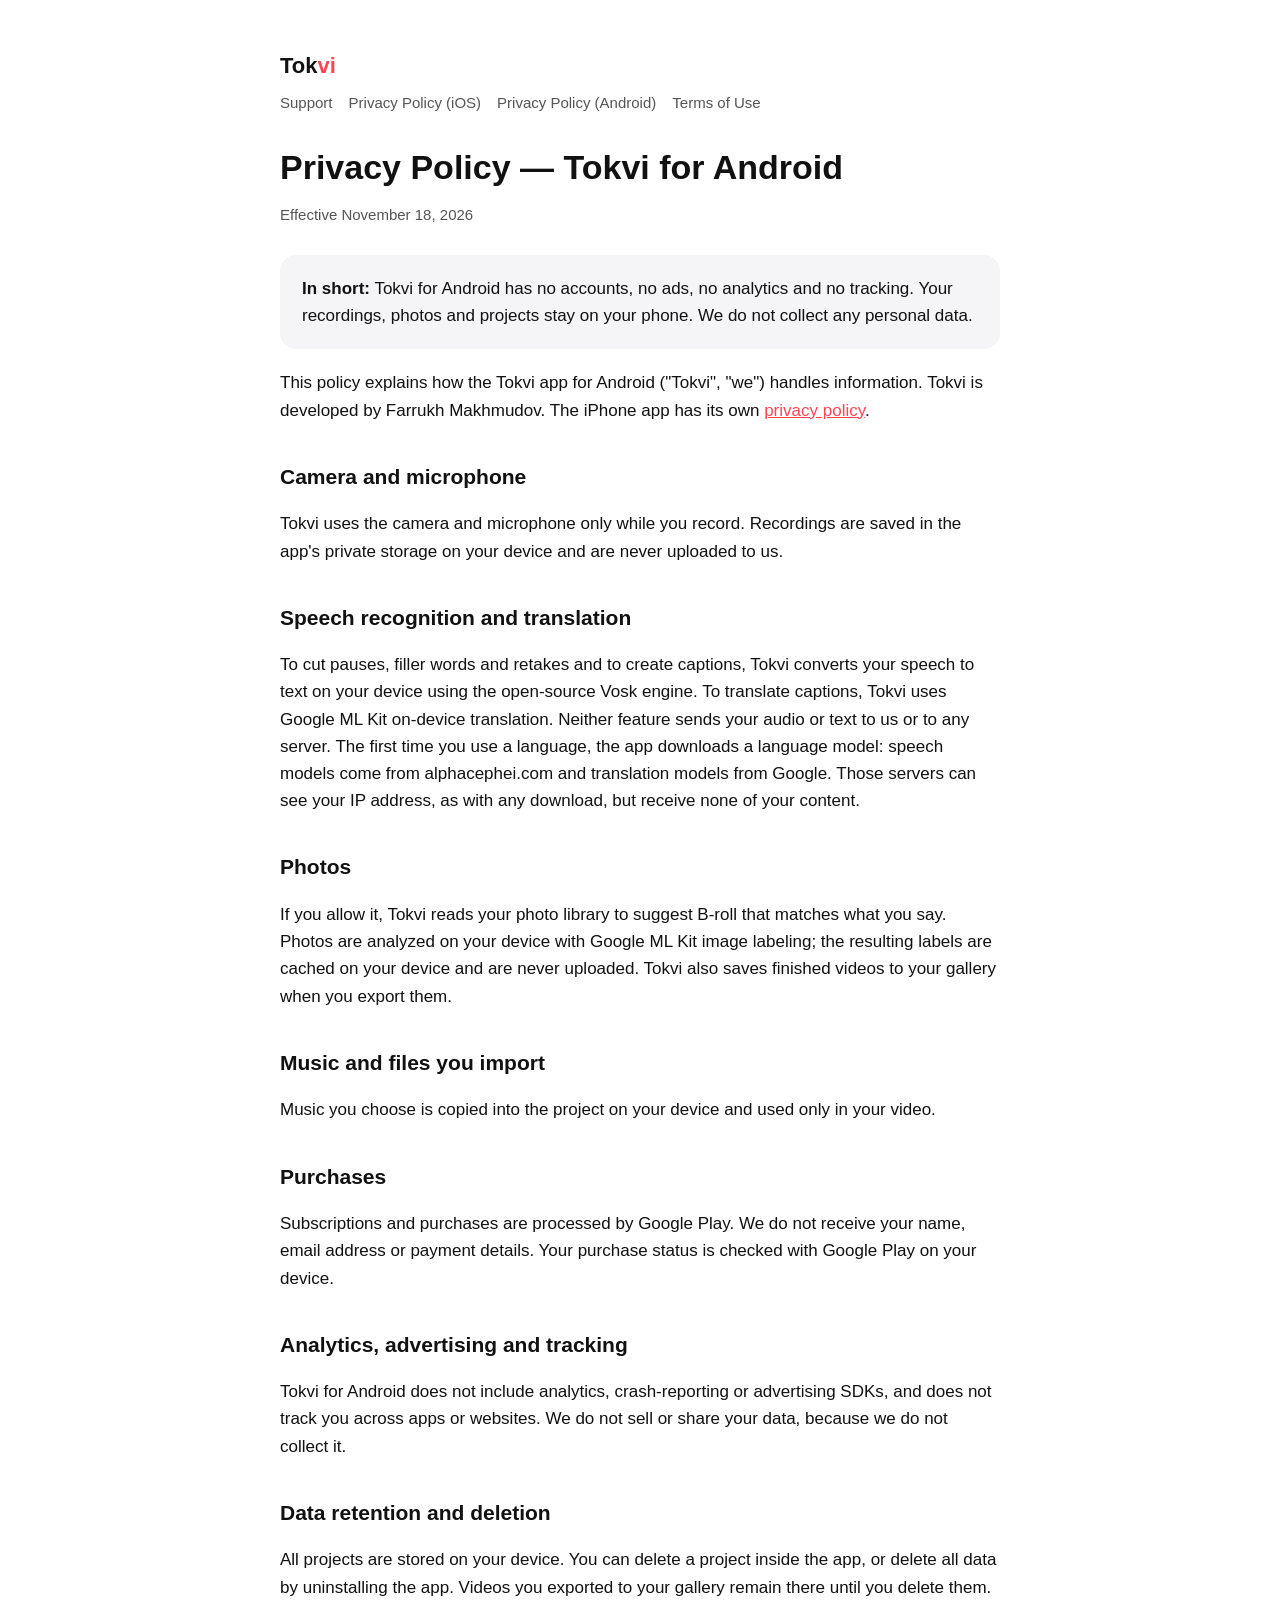
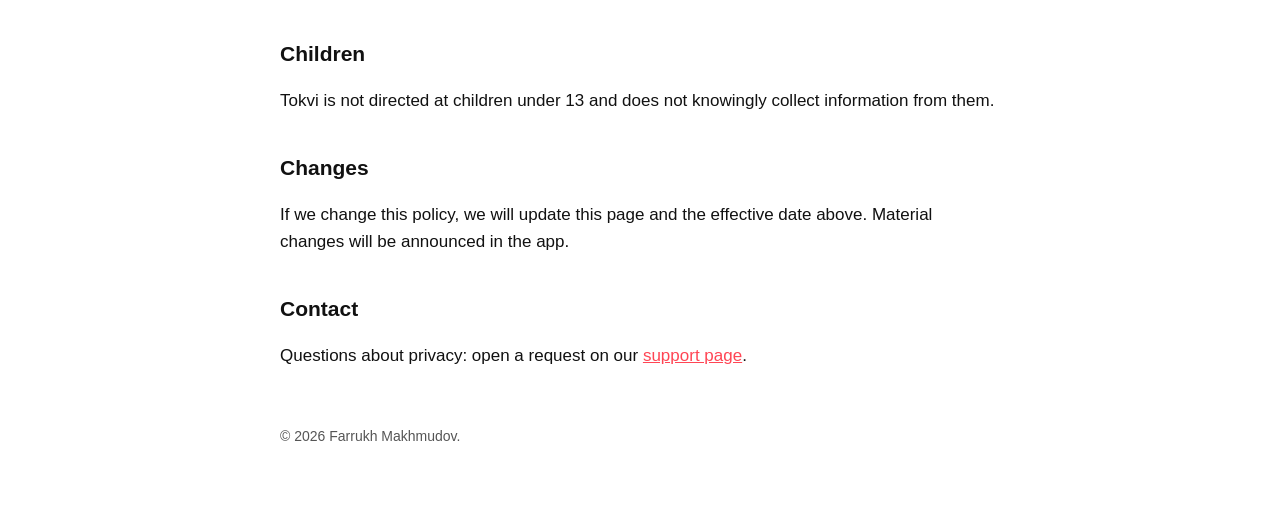
==== privacy-android.html @ 2880d2da "Add Android privacy policy page Co-Authored-By: Claude Sonnet 5.5 <noreply@anthropic.com> Claude-Ses" ====
<!DOCTYPE html>
<html lang="en"><head><meta charset="utf-8"><meta name="viewport" content="width=device-width, initial-scale=1">
<title>Tokvi for Android — Privacy Policy</title><link rel="stylesheet" href="style.css"></head>
<body><main>
<header><a href="./">Tok<span>vi</span></a></header>
<nav><a href="./">Support</a><a href="privacy.html">Privacy Policy (iOS)</a><a href="privacy-android.html">Privacy Policy (Android)</a><a href="terms.html">Terms of Use</a></nav>
<h1>Privacy Policy — Tokvi for Android</h1>
<p class="meta">Effective November 18, 2026</p>

<div class="card"><strong>In short:</strong> Tokvi for Android has no accounts, no ads, no analytics and no tracking. Your recordings, photos and projects stay on your phone. We do not collect any personal data.</div>

<p>This policy explains how the Tokvi app for Android ("Tokvi", "we") handles information. Tokvi is developed by Farrukh Makhmudov. The iPhone app has its own <a href="privacy.html">privacy policy</a>.</p>

<h2>Camera and microphone</h2>
<p>Tokvi uses the camera and microphone only while you record. Recordings are saved in the app's private storage on your device and are never uploaded to us.</p>

<h2>Speech recognition and translation</h2>
<p>To cut pauses, filler words and retakes and to create captions, Tokvi converts your speech to text on your device using the open-source Vosk engine. To translate captions, Tokvi uses Google ML Kit on-device translation. Neither feature sends your audio or text to us or to any server. The first time you use a language, the app downloads a language model: speech models come from alphacephei.com and translation models from Google. Those servers can see your IP address, as with any download, but receive none of your content.</p>

<h2>Photos</h2>
<p>If you allow it, Tokvi reads your photo library to suggest B-roll that matches what you say. Photos are analyzed on your device with Google ML Kit image labeling; the resulting labels are cached on your device and are never uploaded. Tokvi also saves finished videos to your gallery when you export them.</p>

<h2>Music and files you import</h2>
<p>Music you choose is copied into the project on your device and used only in your video.</p>

<h2>Purchases</h2>
<p>Subscriptions and purchases are processed by Google Play. We do not receive your name, email address or payment details. Your purchase status is checked with Google Play on your device.</p>

<h2>Analytics, advertising and tracking</h2>
<p>Tokvi for Android does not include analytics, crash-reporting or advertising SDKs, and does not track you across apps or websites. We do not sell or share your data, because we do not collect it.</p>

<h2>Data retention and deletion</h2>
<p>All projects are stored on your device. You can delete a project inside the app, or delete all data by uninstalling the app. Videos you exported to your gallery remain there until you delete them.</p>

<h2>Children</h2>
<p>Tokvi is not directed at children under 13 and does not knowingly collect information from them.</p>

<h2>Changes</h2>
<p>If we change this policy, we will update this page and the effective date above. Material changes will be announced in the app.</p>

<h2>Contact</h2>
<p>Questions about privacy: open a request on our <a href="https://github.com/farruhnet/tokvi-site/issues/new">support page</a>.</p>

<footer>© 2026 Farrukh Makhmudov.</footer>
</main></body></html>
---- style.css ----
:root { color-scheme: light dark; --accent: #ff4554; --text: #111; --muted: #555; --bg: #fff; --card: #f5f5f7; }
@media (prefers-color-scheme: dark) { :root { --text: #f2f2f2; --muted: #a0a0a8; --bg: #0d0d12; --card: #1c1c24; } }
* { box-sizing: border-box; }
body { margin: 0; font: 17px/1.6 -apple-system, BlinkMacSystemFont, "Segoe UI", Roboto, sans-serif; color: var(--text); background: var(--bg); }
main { max-width: 760px; margin: 0 auto; padding: 48px 20px 80px; }
header a { color: var(--text); text-decoration: none; font-weight: 800; font-size: 22px; }
header span { color: var(--accent); }
nav { margin: 8px 0 32px; display: flex; gap: 16px; flex-wrap: wrap; }
nav a { color: var(--muted); text-decoration: none; font-size: 15px; }
nav a:hover, a { color: var(--accent); }
h1 { font-size: 34px; line-height: 1.2; margin: 0 0 8px; }
h2 { font-size: 21px; margin: 36px 0 8px; }
.meta { color: var(--muted); font-size: 15px; margin-bottom: 28px; }
.card { background: var(--card); border-radius: 16px; padding: 20px 22px; margin: 20px 0; }
ul { padding-left: 22px; }
footer { margin-top: 56px; color: var(--muted); font-size: 14px; }
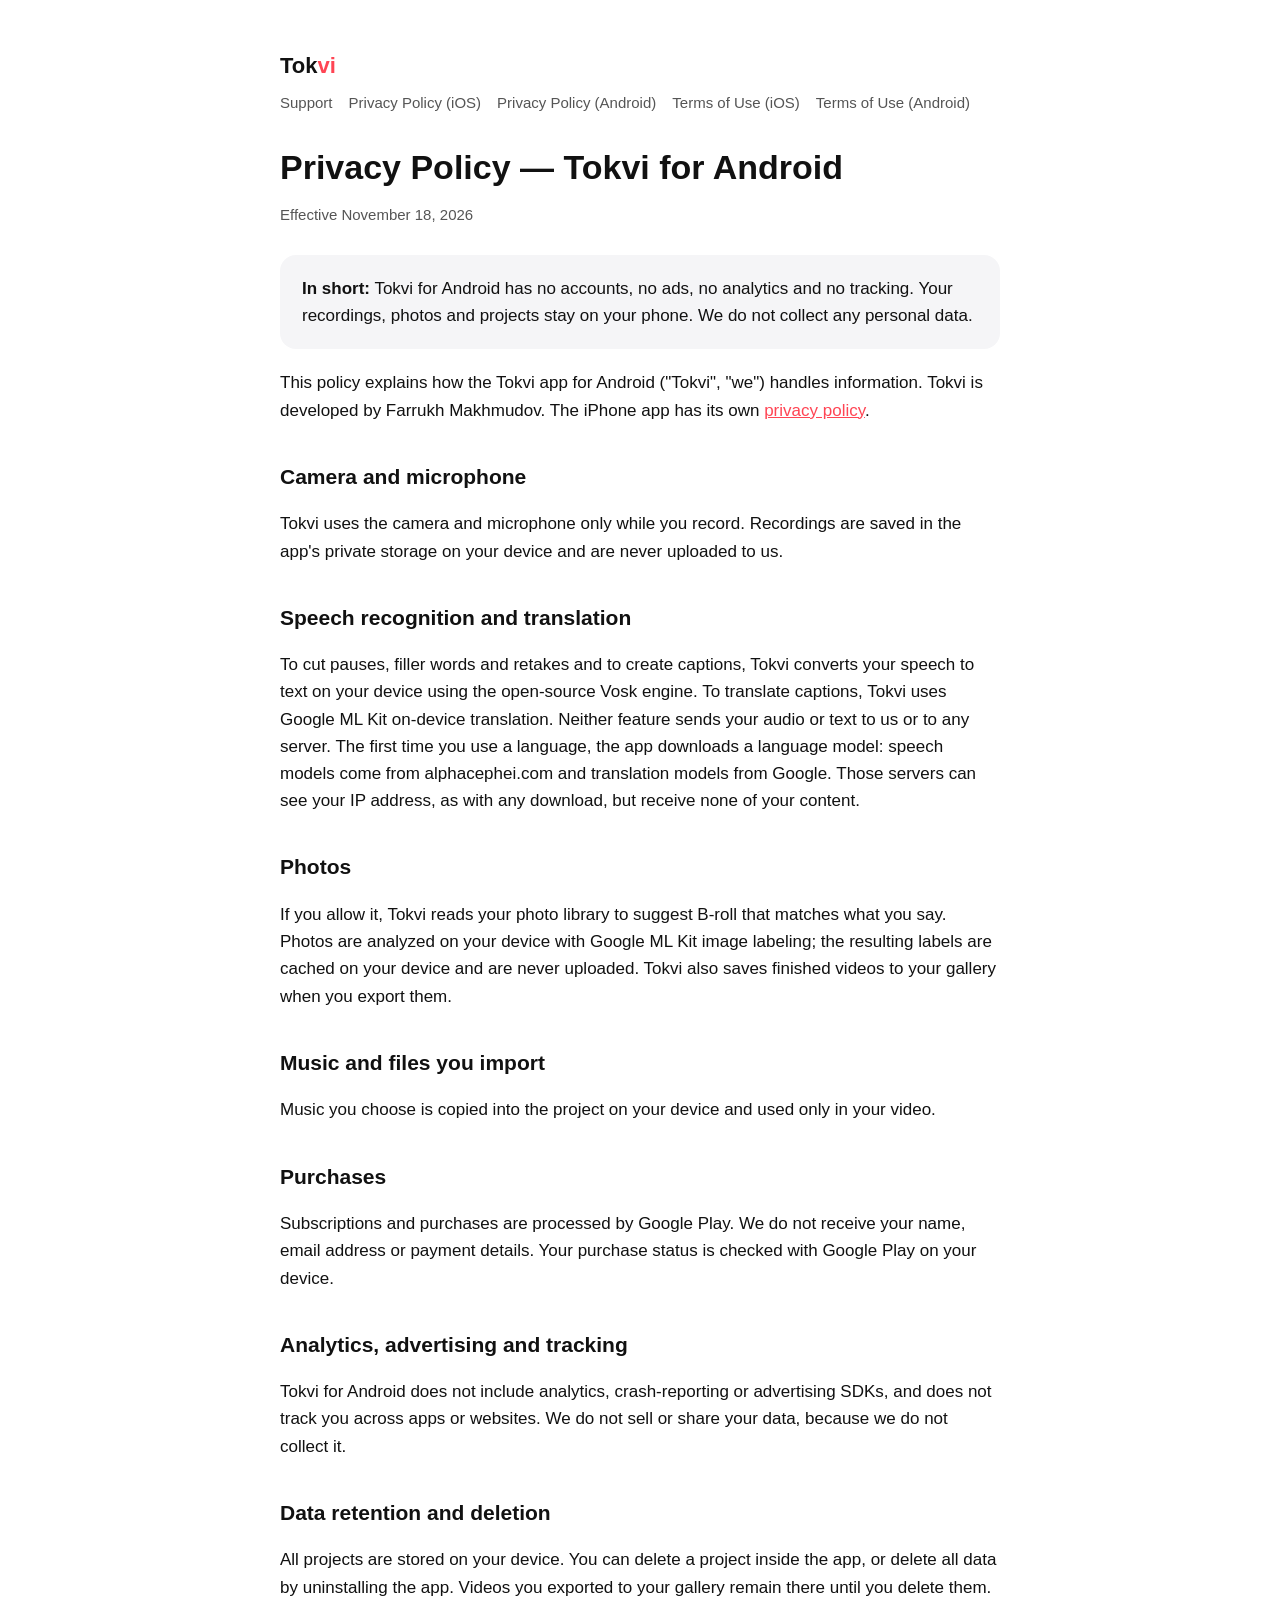
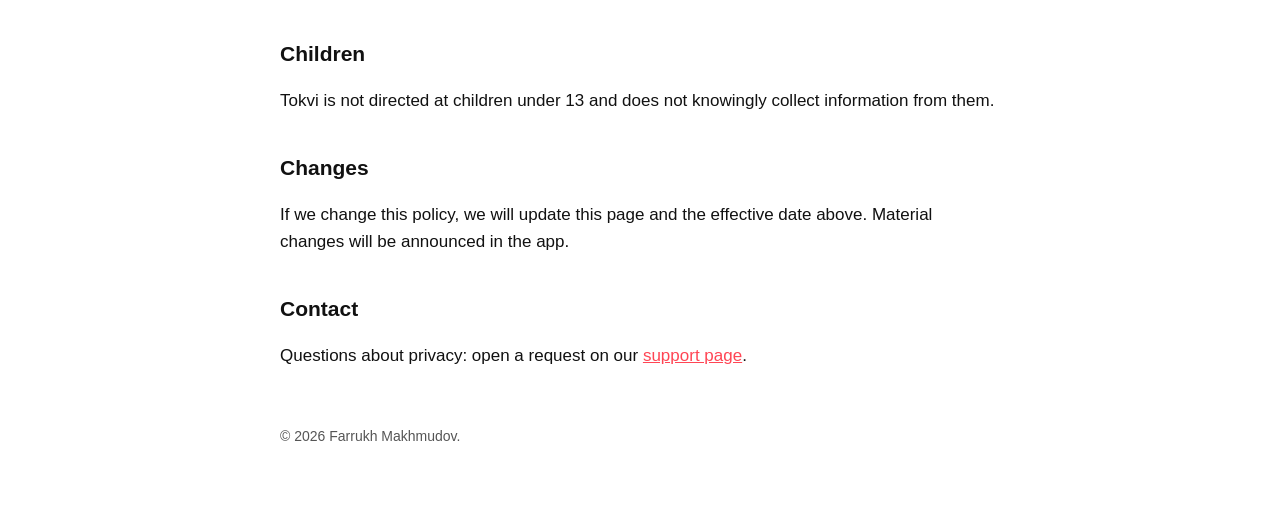
==== commit 1566d02c: "Add Android terms of use and cross-link navigation Co-Authored-By: Claude Sonnet 5.5 <noreply@anthro" ====
--- a/privacy-android.html
+++ b/privacy-android.html
@@ -3,7 +3,7 @@
 <title>Tokvi for Android — Privacy Policy</title><link rel="stylesheet" href="style.css"></head>
 <body><main>
 <header><a href="./">Tok<span>vi</span></a></header>
-<nav><a href="./">Support</a><a href="privacy.html">Privacy Policy (iOS)</a><a href="privacy-android.html">Privacy Policy (Android)</a><a href="terms.html">Terms of Use</a></nav>
+<nav><a href="./">Support</a><a href="privacy.html">Privacy Policy (iOS)</a><a href="privacy-android.html">Privacy Policy (Android)</a><a href="terms.html">Terms of Use (iOS)</a><a href="terms-android.html">Terms of Use (Android)</a></nav>
 <h1>Privacy Policy — Tokvi for Android</h1>
 <p class="meta">Effective November 18, 2026</p>
 
